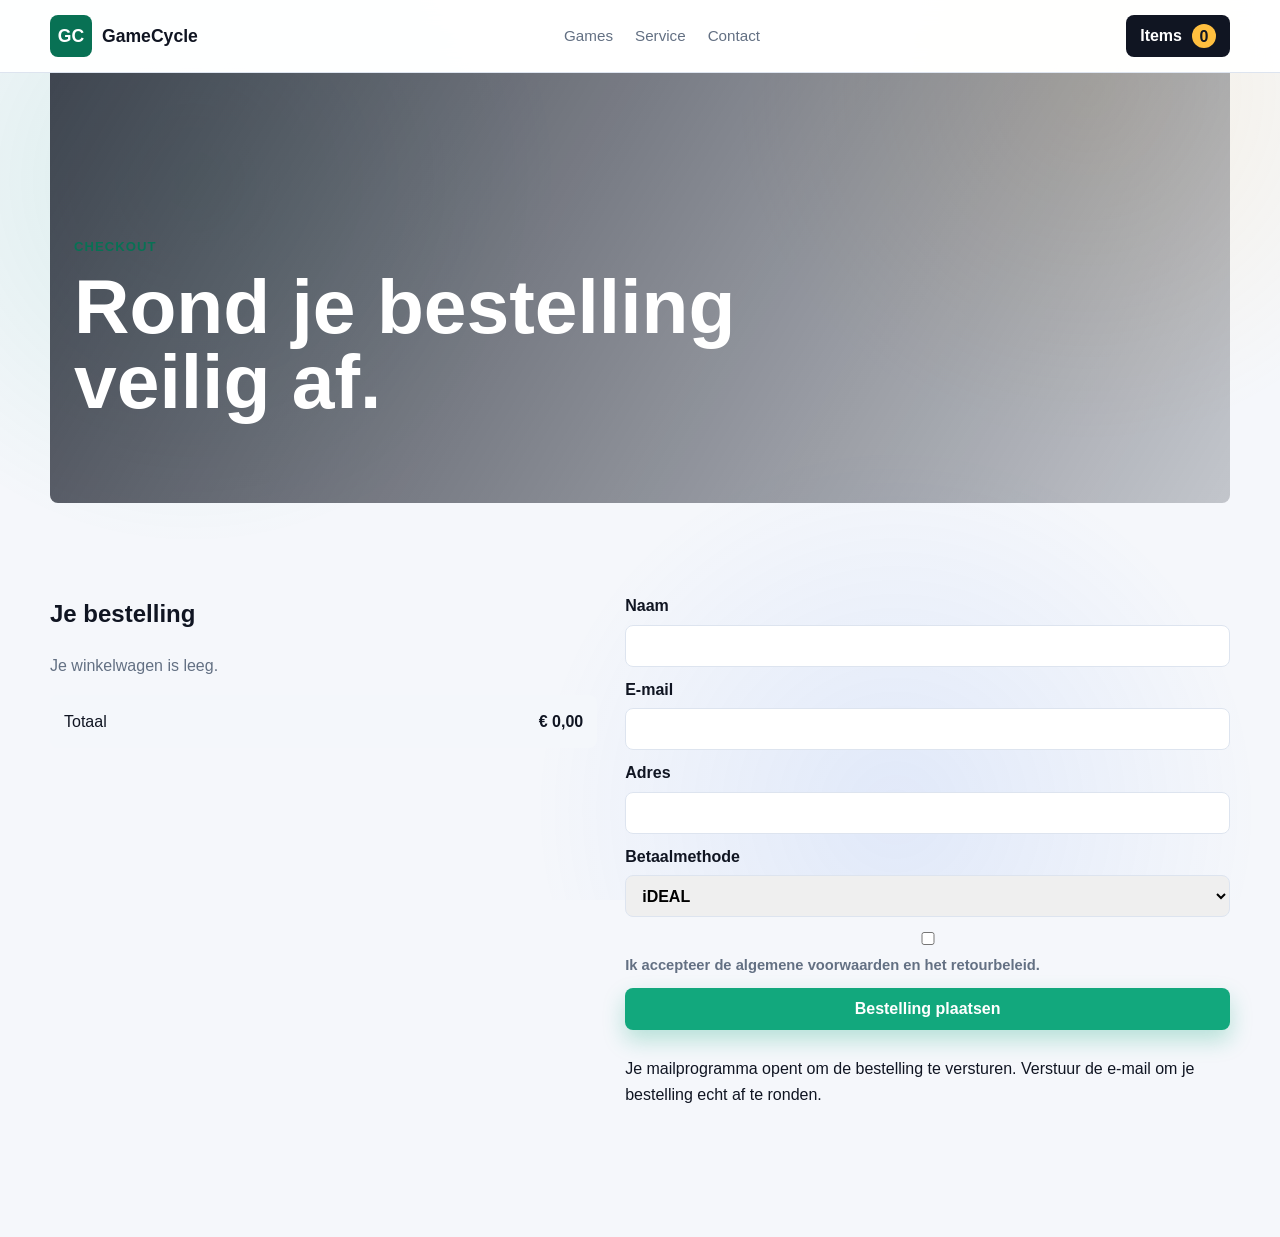
==== Checkout.html @ 437c5ceb "first_commit" ====
<!DOCTYPE html>
<html lang="nl">
<head>
    <meta charset="UTF-8">
    <meta name="viewport" content="width=device-width, initial-scale=1.0">
    <link rel="stylesheet" href="Test.css">
    <title>Afrekenen | GameCycle</title>
</head>
<body>
    <header class="site-header">
        <nav class="nav" aria-label="Hoofdnavigatie">
            <a class="brand" href="Home.html"><span class="brand-mark">GC</span><span>GameCycle</span></a>
            <div class="nav-links">
                <a href="Producten.html">Games</a>
                <a href="Service.html">Service</a>
                <a href="Contact.html">Contact</a>
            </div>
            <span class="cart-button">Items <span data-cart-count>0</span></span>
        </nav>
    </header>
    <main>
        <section class="page-hero checkout-hero">
            <p class="eyebrow">Checkout</p>
            <h1>Rond je bestelling veilig af.</h1>
        </section>
        <section class="section checkout-layout">
            <div>
                <h2>Je bestelling</h2>
                <div class="cart-items" data-cart-items></div>
                <div class="totals"><span>Totaal</span><strong data-cart-total>EUR 0,00</strong></div>
            </div>
            <form class="checkout" data-checkout-form>
                <label>Naam<input type="text" name="customerName" required></label>
                <label>E-mail<input type="email" name="customerEmail" required></label>
                <label>Adres<input type="text" name="customerAddress" required></label>
                <label>Betaalmethode<select name="paymentMethod" required><option>iDEAL</option><option>PayPal</option><option>Creditcard</option></select></label>
                <label class="terms"><input type="checkbox" name="acceptTerms" required> Ik accepteer de algemene voorwaarden en het retourbeleid.</label>
                <button class="button primary full" type="submit">Bestelling plaatsen</button>
                <p class="order-info">Je mailprogramma opent om de bestelling te versturen. Verstuur de e-mail om je bestelling echt af te ronden.</p>
                <p class="order-message" data-order-message role="status"></p>
            </form>
        </section>
    </main>
    <script src="shop.js"></script>
</body>
</html>
---- Test.css ----
:root {
    --bg: #f5f7fb;
    --surface: #ffffff;
    --ink: #101522;
    --muted: #637083;
    --line: #dde4ef;
    --primary: #12a87d;
    --primary-dark: #087154;
    --accent: #ffbf3f;
    --blue: #2f6fed;
    --red: #e65757;
    --green: #1f9f65;
    --shadow: 0 18px 50px rgba(22, 31, 49, 0.12);
}

* {
    box-sizing: border-box;
}

html {
    scroll-behavior: smooth;
}

body {
    margin: 0;
    font-family: Arial, Helvetica, sans-serif;
    color: var(--ink);
    background: var(--bg);
    line-height: 1.6;
}

body::before {
    content: "";
    position: fixed;
    inset: 0;
    z-index: -1;
    background:
        radial-gradient(circle at 15% 20%, rgba(18, 168, 125, 0.12), transparent 28%),
        radial-gradient(circle at 85% 10%, rgba(255, 191, 63, 0.12), transparent 26%),
        radial-gradient(circle at 70% 90%, rgba(47, 111, 237, 0.1), transparent 30%);
    animation: ambient-shift 12s ease-in-out infinite alternate;
}

a {
    color: inherit;
    text-decoration: none;
}

button,
input,
select {
    font: inherit;
}

button,
a.button,
.cart-button,
.price-row button,
.filter,
.checkout button,
.contact-form button,
.cart-item button {
    position: relative;
    isolation: isolate;
    overflow: hidden;
    transform: translateY(0) scale(1);
    transition:
        transform 0.2s ease,
        box-shadow 0.2s ease,
        background-color 0.2s ease,
        color 0.2s ease,
        border-color 0.2s ease;
}

button::before,
a.button::before,
.cart-button::before,
.price-row button::before,
.filter::before,
.checkout button::before,
.contact-form button::before,
.cart-item button::before {
    content: "";
    position: absolute;
    inset: -40% -80%;
    z-index: -1;
    background: linear-gradient(110deg, transparent 35%, rgba(255, 255, 255, 0.34), transparent 62%);
    transform: translateX(-120%) rotate(8deg);
    transition: transform 0.45s ease;
}

button:hover,
a.button:hover,
.cart-button:hover,
.price-row button:hover,
.filter:hover,
.checkout button:hover,
.contact-form button:hover,
.cart-item button:hover {
    transform: translateY(-3px) scale(1.02);
    box-shadow: 0 14px 26px rgba(16, 21, 34, 0.18);
}

button:hover::before,
a.button:hover::before,
.cart-button:hover::before,
.price-row button:hover::before,
.filter:hover::before,
.checkout button:hover::before,
.contact-form button:hover::before,
.cart-item button:hover::before {
    transform: translateX(120%) rotate(8deg);
}

button:active,
a.button:active,
.cart-button:active,
.price-row button:active,
.filter:active,
.checkout button:active,
.contact-form button:active,
.cart-item button:active {
    transform: translateY(1px) scale(0.98);
    box-shadow: 0 6px 14px rgba(16, 21, 34, 0.15);
}

button:focus-visible,
a.button:focus-visible,
.cart-button:focus-visible,
.price-row button:focus-visible,
.filter:focus-visible,
.checkout button:focus-visible,
.contact-form button:focus-visible,
.cart-item button:focus-visible {
    outline: 3px solid rgba(255, 191, 63, 0.8);
    outline-offset: 3px;
}

.site-header {
    position: sticky;
    top: 0;
    z-index: 10;
    background: rgba(255, 255, 255, 0.94);
    border-bottom: 1px solid var(--line);
    backdrop-filter: blur(14px);
}

.nav {
    width: min(1180px, calc(100% - 32px));
    min-height: 72px;
    margin: 0 auto;
    display: flex;
    align-items: center;
    justify-content: space-between;
    gap: 24px;
}

.brand {
    display: inline-flex;
    align-items: center;
    gap: 10px;
    font-weight: 800;
    font-size: 1.1rem;
}

.brand-mark {
    display: grid;
    place-items: center;
    width: 42px;
    height: 42px;
    border-radius: 8px;
    color: #fff;
    background: var(--primary-dark);
}

.nav-links {
    display: flex;
    align-items: center;
    gap: 22px;
    color: var(--muted);
    font-size: 0.95rem;
}

.cart-button,
.button,
.price-row button,
.filter,
.checkout button {
    min-height: 42px;
    border: 0;
    border-radius: 8px;
    cursor: pointer;
    font-weight: 700;
}

.cart-button {
    display: inline-flex;
    align-items: center;
    gap: 10px;
    padding: 0 14px;
    color: #fff;
    background: var(--ink);
}

.cart-button span {
    display: grid;
    place-items: center;
    min-width: 24px;
    height: 24px;
    border-radius: 999px;
    background: var(--accent);
    color: var(--ink);
}

.hero {
    width: min(1180px, calc(100% - 32px));
    min-height: calc(100vh - 72px);
    margin: 0 auto;
    display: grid;
    grid-template-columns: 1.08fr 0.92fr;
    align-items: center;
    gap: 48px;
    padding: 56px 0;
}

.hero-content h1 {
    margin: 0;
    max-width: 720px;
    font-size: clamp(2.5rem, 7vw, 5.6rem);
    line-height: 0.95;
    animation: rise-in 0.7s ease both;
}

.hero-content p {
    max-width: 620px;
    color: var(--muted);
    font-size: 1.14rem;
}

.eyebrow {
    margin: 0 0 12px;
    color: var(--primary-dark);
    font-size: 0.82rem;
    font-weight: 800;
    letter-spacing: 0.08em;
    text-transform: uppercase;
}

.hero-actions {
    display: flex;
    flex-wrap: wrap;
    gap: 12px;
    margin-top: 28px;
}

.button {
    display: inline-flex;
    align-items: center;
    justify-content: center;
    padding: 0 18px;
}

.primary {
    color: #fff;
    background: var(--primary);
    box-shadow: 0 10px 22px rgba(18, 168, 125, 0.28);
}

.secondary {
    color: var(--ink);
    background: #e7edf6;
}

.hero-actions .primary,
.full.primary {
    animation: cta-breathe 2.8s ease-in-out infinite;
}

.hero-panel {
    min-height: 520px;
    display: grid;
    place-items: center;
    position: relative;
    border-radius: 8px;
    background: linear-gradient(145deg, #172033, #243551);
    overflow: hidden;
    box-shadow: var(--shadow);
    transform: perspective(900px) rotateX(var(--tilt-x, 0deg)) rotateY(var(--tilt-y, 0deg));
    animation: float-panel 5s ease-in-out infinite;
    transition: transform 0.18s ease;
}

.hero-panel::before {
    content: "";
    position: absolute;
    inset: 0;
    background-image: linear-gradient(rgba(255, 255, 255, 0.08) 1px, transparent 1px), linear-gradient(90deg, rgba(255, 255, 255, 0.08) 1px, transparent 1px);
    background-size: 42px 42px;
}

.game-stack {
    position: relative;
    z-index: 1;
    display: grid;
    gap: 14px;
    transform: rotate(-7deg);
}

.game-case {
    width: 270px;
    min-height: 82px;
    padding: 18px;
    display: flex;
    align-items: end;
    color: #fff;
    font-size: 1.25rem;
    font-weight: 800;
    border: 3px solid rgba(255, 255, 255, 0.28);
    border-radius: 8px;
    box-shadow: 0 16px 36px rgba(0, 0, 0, 0.25);
    transition: transform 0.2s ease;
}

.game-case:hover {
    transform: translateX(10px) rotate(2deg);
}

.red { background: var(--red); }
.green { background: var(--green); }
.blue { background: var(--blue); }

.deal-card {
    position: absolute;
    right: 24px;
    bottom: 24px;
    z-index: 2;
    width: min(270px, calc(100% - 48px));
    padding: 18px;
    border-radius: 8px;
    background: #fff;
    box-shadow: var(--shadow);
    animation: pulse-card 2.8s ease-in-out infinite;
}

.photo-band {
    width: min(1180px, calc(100% - 32px));
    margin: 0 auto 28px;
    display: grid;
    grid-template-columns: 1.2fr 0.9fr 0.9fr;
    gap: 14px;
}

.photo-band img,
.product-photo,
.story-photo {
    display: block;
    width: 100%;
    object-fit: cover;
    border-radius: 8px;
    box-shadow: var(--shadow);
}

.photo-band img {
    height: 260px;
    transition: transform 0.25s ease, filter 0.25s ease;
}

.photo-band img:first-child {
    height: 340px;
    grid-row: span 2;
}

.photo-band img:hover,
.product-card:hover .product-photo {
    transform: scale(1.03);
    filter: saturate(1.12);
}

.deal-card span,
.deal-card small {
    display: block;
    color: var(--muted);
}

.deal-card strong {
    display: block;
    margin: 6px 0;
    font-size: 1.3rem;
}

.trust-strip {
    width: min(1180px, calc(100% - 32px));
    margin: 0 auto 28px;
    display: grid;
    grid-template-columns: repeat(4, 1fr);
    gap: 1px;
    overflow: hidden;
    border: 1px solid var(--line);
    border-radius: 8px;
    background: var(--line);
}

.trust-strip div {
    padding: 20px;
    background: var(--surface);
}

.trust-strip strong,
.trust-strip span {
    display: block;
}

.trust-strip span {
    color: var(--muted);
    font-size: 0.92rem;
}

.section {
    width: min(1180px, calc(100% - 32px));
    margin: 0 auto;
    padding: 72px 0;
}

.section-heading {
    max-width: 720px;
    margin-bottom: 28px;
}

.section-heading h2,
.split h2 {
    margin: 0;
    font-size: clamp(2rem, 4vw, 3.4rem);
    line-height: 1.05;
}

.section-heading p,
.split p {
    color: var(--muted);
}

.filters {
    display: flex;
    flex-wrap: wrap;
    gap: 10px;
    margin-bottom: 22px;
}

.filter {
    padding: 0 16px;
    color: var(--ink);
    background: #e8eef7;
}

.filter.active {
    color: #fff;
    background: var(--ink);
    box-shadow: 0 10px 22px rgba(16, 21, 34, 0.18);
}

.product-grid {
    display: grid;
    grid-template-columns: repeat(3, minmax(0, 1fr));
    gap: 26px;
}

.product-card {
    overflow: hidden;
    border: 1px solid var(--line);
    border-radius: 8px;
    background: var(--surface);
    box-shadow: 0 10px 28px rgba(22, 31, 49, 0.07);
    transition: transform 0.25s ease, box-shadow 0.25s ease;
    animation: rise-in 0.55s ease both;
}

.product-card:hover {
    transform: translateY(-8px);
    box-shadow: 0 18px 44px rgba(22, 31, 49, 0.16);
}

.product-photo-wrap {
    height: 360px;
    position: relative;
    overflow: hidden;
    display: grid;
    place-items: center;
    background:
        linear-gradient(135deg, rgba(255, 255, 255, 0.08), transparent),
        #172033;
}

.product-photo {
    width: 100%;
    height: 100%;
    padding: 18px;
    object-fit: contain;
    border-radius: 0;
    box-shadow: none;
    transition: transform 0.3s ease, filter 0.3s ease;
}

[data-product-grid] .product-photo-wrap {
    height: 430px;
}

[data-product-grid] .product-photo {
    padding: 20px;
}

.product-photo-wrap .shine {
    position: absolute;
    inset: -30%;
    background: linear-gradient(110deg, transparent 35%, rgba(255, 255, 255, 0.38), transparent 62%);
    transform: translateX(-80%) rotate(10deg);
    transition: transform 0.55s ease;
}

.product-card:hover .shine {
    transform: translateX(80%) rotate(10deg);
}

.motion-ready .product-card,
.motion-ready .legal-grid article,
.motion-ready .review-grid article,
.motion-ready .check-list li,
.motion-ready .journey div {
    opacity: 0;
    transform: translateY(28px);
}

.motion-ready .product-card.is-visible,
.motion-ready .legal-grid article.is-visible,
.motion-ready .review-grid article.is-visible,
.motion-ready .check-list li.is-visible,
.motion-ready .journey div.is-visible {
    opacity: 1;
    transform: translateY(0);
    transition: opacity 0.55s ease, transform 0.55s ease, box-shadow 0.25s ease;
}

.cover {
    min-height: 190px;
    padding: 18px;
    display: flex;
    flex-direction: column;
    justify-content: space-between;
    color: #fff;
    background: var(--blue);
}

.cover.playstation { background: #2454d6; }
.cover.xbox { background: #16834f; }
.cover.nintendo { background: #d63b3b; }
.cover.pc { background: #33394a; }

.cover span {
    width: fit-content;
    padding: 5px 9px;
    border-radius: 999px;
    background: rgba(255, 255, 255, 0.2);
    font-size: 0.8rem;
    font-weight: 800;
}

.cover strong {
    font-size: 1.75rem;
    line-height: 1;
}

.product-info {
    padding: 18px;
}

.product-title {
    display: flex;
    align-items: start;
    justify-content: space-between;
    gap: 12px;
}

.product-title h3 {
    margin: 0;
    line-height: 1.2;
}

.product-title span {
    flex: 0 0 auto;
    padding: 4px 8px;
    border-radius: 999px;
    background: #f1f4f9;
    color: var(--muted);
    font-size: 0.8rem;
    font-weight: 800;
}

.product-info p {
    color: var(--muted);
    min-height: 98px;
}

dl {
    margin: 0;
    display: grid;
    gap: 8px;
}

dl div {
    display: flex;
    justify-content: space-between;
    gap: 12px;
    border-bottom: 1px solid var(--line);
    padding-bottom: 8px;
}

dt {
    color: var(--muted);
}

dd {
    margin: 0;
    text-align: right;
    font-weight: 700;
}

.price-row {
    display: flex;
    align-items: center;
    justify-content: space-between;
    gap: 14px;
    margin-top: 18px;
}

.price-row strong,
.price-row span {
    display: block;
}

.price-row strong {
    font-size: 1.45rem;
}

.price-row span {
    color: var(--muted);
    text-decoration: line-through;
}

.price-row button {
    padding: 0 14px;
    color: #fff;
    background: var(--primary-dark);
    box-shadow: 0 10px 22px rgba(8, 113, 84, 0.22);
}

.split {
    display: grid;
    grid-template-columns: 1fr 0.82fr;
    gap: 32px;
    align-items: start;
}

.check-list {
    padding: 0;
    list-style: none;
    display: grid;
    gap: 10px;
}

.check-list li {
    padding: 12px 14px;
    border-left: 4px solid var(--primary);
    background: var(--surface);
    border-radius: 8px;
}

.journey {
    padding: 24px;
    border-radius: 8px;
    background: var(--ink);
    color: #fff;
}

.journey h3 {
    margin-top: 0;
}

.journey div {
    display: grid;
    gap: 4px;
    padding: 14px 0;
    border-top: 1px solid rgba(255, 255, 255, 0.16);
}

.journey span {
    color: #c4ccdc;
}

.review-grid,
.legal-grid {
    display: grid;
    grid-template-columns: repeat(3, 1fr);
    gap: 18px;
}

.review-grid article,
.legal-grid article {
    padding: 22px;
    border: 1px solid var(--line);
    border-radius: 8px;
    background: var(--surface);
}

.review-grid p,
.legal-grid p {
    color: var(--muted);
}

.legal-grid {
    grid-template-columns: repeat(4, 1fr);
}

.cart-drawer {
    position: fixed;
    top: 0;
    right: 0;
    z-index: 20;
    width: min(440px, 100%);
    height: 100vh;
    padding: 22px;
    overflow-y: auto;
    background: var(--surface);
    box-shadow: -20px 0 55px rgba(16, 21, 34, 0.22);
    transform: translateX(105%);
    transition: transform 0.25s ease;
}

.cart-drawer.open {
    transform: translateX(0);
}

.cart-header {
    display: flex;
    justify-content: space-between;
    align-items: center;
    border-bottom: 1px solid var(--line);
}

.cart-header button {
    width: 40px;
    height: 40px;
    border: 0;
    border-radius: 8px;
    background: #eef2f8;
    cursor: pointer;
}

.cart-item {
    display: flex;
    justify-content: space-between;
    align-items: center;
    gap: 14px;
    padding: 16px 0;
    border-bottom: 1px solid var(--line);
}

.cart-item span,
.empty-cart,
.discount-message,
.order-message {
    color: var(--muted);
}

.quantity {
    display: flex;
    align-items: center;
    gap: 8px;
}

.quantity button {
    width: 32px;
    height: 32px;
    border: 0;
    border-radius: 8px;
    background: #eef2f8;
    cursor: pointer;
}

.checkout {
    display: grid;
    gap: 10px;
    margin-top: 18px;
}

.checkout input,
.checkout select {
    width: 100%;
    min-height: 42px;
    padding: 0 12px;
    border: 1px solid var(--line);
    border-radius: 8px;
}

.discount-row {
    display: grid;
    grid-template-columns: 1fr auto;
    gap: 8px;
}

.discount-row button {
    padding: 0 12px;
}

.totals {
    display: grid;
    grid-template-columns: 1fr auto;
    gap: 8px;
    margin: 10px 0;
    padding: 14px;
    border-radius: 8px;
    background: #f4f7fb;
}

.terms {
    display: flex;
    gap: 10px;
    align-items: start;
    color: var(--muted);
    font-size: 0.92rem;
}

.terms input {
    width: auto;
    min-height: auto;
    margin-top: 5px;
}

.full {
    width: 100%;
}

.footer {
    width: min(1180px, calc(100% - 32px));
    margin: 0 auto;
    padding: 28px 0 42px;
    color: var(--muted);
    border-top: 1px solid var(--line);
}

.page-hero {
    width: min(1180px, calc(100% - 32px));
    min-height: 430px;
    margin: 0 auto;
    padding: 72px 0;
    display: flex;
    flex-direction: column;
    justify-content: end;
    color: #fff;
    position: relative;
    overflow: hidden;
    border-radius: 0 0 8px 8px;
    background: linear-gradient(120deg, rgba(16, 21, 34, 0.72), rgba(16, 21, 34, 0.26)), url("https://images.unsplash.com/photo-1511512578047-dfb367046420?auto=format&fit=crop&w=1600&q=80") center/cover;
    transform: perspective(1000px) rotateX(var(--tilt-x, 0deg)) rotateY(var(--tilt-y, 0deg));
    transition: transform 0.18s ease;
}

.page-hero > * {
    width: min(720px, calc(100% - 48px));
    margin-left: 24px;
    position: relative;
    z-index: 1;
}

.page-hero h1 {
    margin-top: 0;
    margin-bottom: 12px;
    font-size: clamp(2.3rem, 6vw, 5rem);
    line-height: 0.98;
    animation: rise-in 0.7s ease both;
}

.page-hero p:not(.eyebrow) {
    color: #e8edf7;
    font-size: 1.12rem;
}

.products-hero {
    background-image: linear-gradient(120deg, rgba(16, 21, 34, 0.78), rgba(16, 21, 34, 0.22)), url("https://images.unsplash.com/photo-1542751371-adc38448a05e?auto=format&fit=crop&w=1600&q=80");
}

.story-hero {
    background-image: linear-gradient(120deg, rgba(16, 21, 34, 0.78), rgba(16, 21, 34, 0.22)), url("https://images.unsplash.com/photo-1556438064-2d7646166914?auto=format&fit=crop&w=1600&q=80");
}

.service-hero {
    background-image: linear-gradient(120deg, rgba(16, 21, 34, 0.78), rgba(16, 21, 34, 0.22)), url("https://images.unsplash.com/photo-1493711662062-fa541adb3fc8?auto=format&fit=crop&w=1600&q=80");
}

.contact-hero,
.checkout-hero {
    background-image: linear-gradient(120deg, rgba(16, 21, 34, 0.78), rgba(16, 21, 34, 0.22)), url("https://images.unsplash.com/photo-1550745165-9bc0b252726f?auto=format&fit=crop&w=1600&q=80");
}

.story-photo {
    min-height: 420px;
}

.contact-layout,
.checkout-layout {
    display: grid;
    grid-template-columns: 0.95fr 1.05fr;
    gap: 28px;
    align-items: start;
}

.contact-form {
    display: grid;
    gap: 14px;
    padding: 24px;
    border: 1px solid var(--line);
    border-radius: 8px;
    background: var(--surface);
    box-shadow: var(--shadow);
}

.contact-form label,
.checkout label {
    display: grid;
    gap: 6px;
    font-weight: 700;
}

.contact-form input,
.contact-form select,
.contact-form textarea {
    width: 100%;
    padding: 11px 12px;
    border: 1px solid var(--line);
    border-radius: 8px;
    resize: vertical;
}

.contact-cards {
    grid-template-columns: 1fr;
}

.cart-item button {
    min-height: 34px;
    padding: 0 10px;
    border: 0;
    border-radius: 8px;
    color: #fff;
    background: var(--red);
    cursor: pointer;
}

.cart-pop {
    animation: cart-pop 0.45s ease;
}

.toast {
    position: fixed;
    right: 22px;
    bottom: 22px;
    z-index: 40;
    padding: 13px 16px;
    border-radius: 8px;
    color: #fff;
    background: var(--primary-dark);
    box-shadow: var(--shadow);
    opacity: 0;
    transform: translateY(20px) scale(0.96);
    pointer-events: none;
}

.toast.show {
    animation: toast-in 2.2s ease both;
}

.spark-layer {
    position: fixed;
    inset: 0;
    z-index: -1;
    overflow: hidden;
    pointer-events: none;
}

.spark-layer span {
    position: absolute;
    left: var(--x);
    bottom: -30px;
    width: var(--size);
    height: var(--size);
    border-radius: 3px;
    background: rgba(18, 168, 125, 0.22);
    animation: spark-rise 9s linear infinite;
    animation-delay: var(--delay);
}

@keyframes rise-in {
    from {
        opacity: 0;
        transform: translateY(24px);
    }
    to {
        opacity: 1;
        transform: translateY(0);
    }
}

@keyframes float-panel {
    0%, 100% {
        transform: translateY(0);
    }
    50% {
        transform: translateY(-10px);
    }
}

@keyframes pulse-card {
    0%, 100% {
        transform: scale(1);
    }
    50% {
        transform: scale(1.03);
    }
}

@keyframes ambient-shift {
    from {
        transform: translate3d(0, 0, 0);
    }
    to {
        transform: translate3d(0, -18px, 0);
    }
}

@keyframes cart-pop {
    0%, 100% {
        transform: scale(1);
    }
    35% {
        transform: scale(1.12) rotate(-2deg);
    }
    65% {
        transform: scale(0.96) rotate(2deg);
    }
}

@keyframes cta-breathe {
    0%, 100% {
        box-shadow: 0 10px 22px rgba(18, 168, 125, 0.28);
    }
    50% {
        box-shadow: 0 14px 34px rgba(18, 168, 125, 0.42);
    }
}

@keyframes toast-in {
    0% {
        opacity: 0;
        transform: translateY(20px) scale(0.96);
    }
    14%, 84% {
        opacity: 1;
        transform: translateY(0) scale(1);
    }
    100% {
        opacity: 0;
        transform: translateY(20px) scale(0.96);
    }
}

@keyframes spark-rise {
    from {
        transform: translateY(0) rotate(0deg);
        opacity: 0;
    }
    12%, 80% {
        opacity: 1;
    }
    to {
        transform: translateY(-115vh) rotate(270deg);
        opacity: 0;
    }
}

@media (max-width: 950px) {
    .nav {
        flex-wrap: wrap;
        padding: 12px 0;
    }

    .nav-links {
        order: 3;
        width: 100%;
        justify-content: space-between;
        gap: 10px;
        overflow-x: auto;
    }

    .hero,
    .split,
    .contact-layout,
    .checkout-layout {
        grid-template-columns: 1fr;
    }

    .hero {
        min-height: auto;
    }

    .trust-strip,
    .product-grid,
    .review-grid,
    .legal-grid,
    .photo-band {
        grid-template-columns: repeat(2, 1fr);
    }

    [data-product-grid] .product-photo-wrap,
    .product-photo-wrap {
        height: 340px;
    }

    .photo-band img:first-child {
        grid-row: auto;
        height: 260px;
    }
}

@media (max-width: 620px) {
    .nav {
        width: min(100% - 20px, 1180px);
    }

    .cart-button {
        padding: 0 10px;
    }

    .hero,
    .section,
    .trust-strip {
        width: min(100% - 20px, 1180px);
    }

    .hero-panel {
        min-height: 420px;
    }

    .game-case {
        width: 220px;
    }

    .trust-strip,
    .product-grid,
    .review-grid,
    .legal-grid,
    .photo-band {
        grid-template-columns: 1fr;
    }

    [data-product-grid] .product-photo-wrap,
    .product-photo-wrap {
        height: 330px;
    }

    .price-row {
        align-items: stretch;
        flex-direction: column;
    }

    .price-row button {
        width: 100%;
    }
}
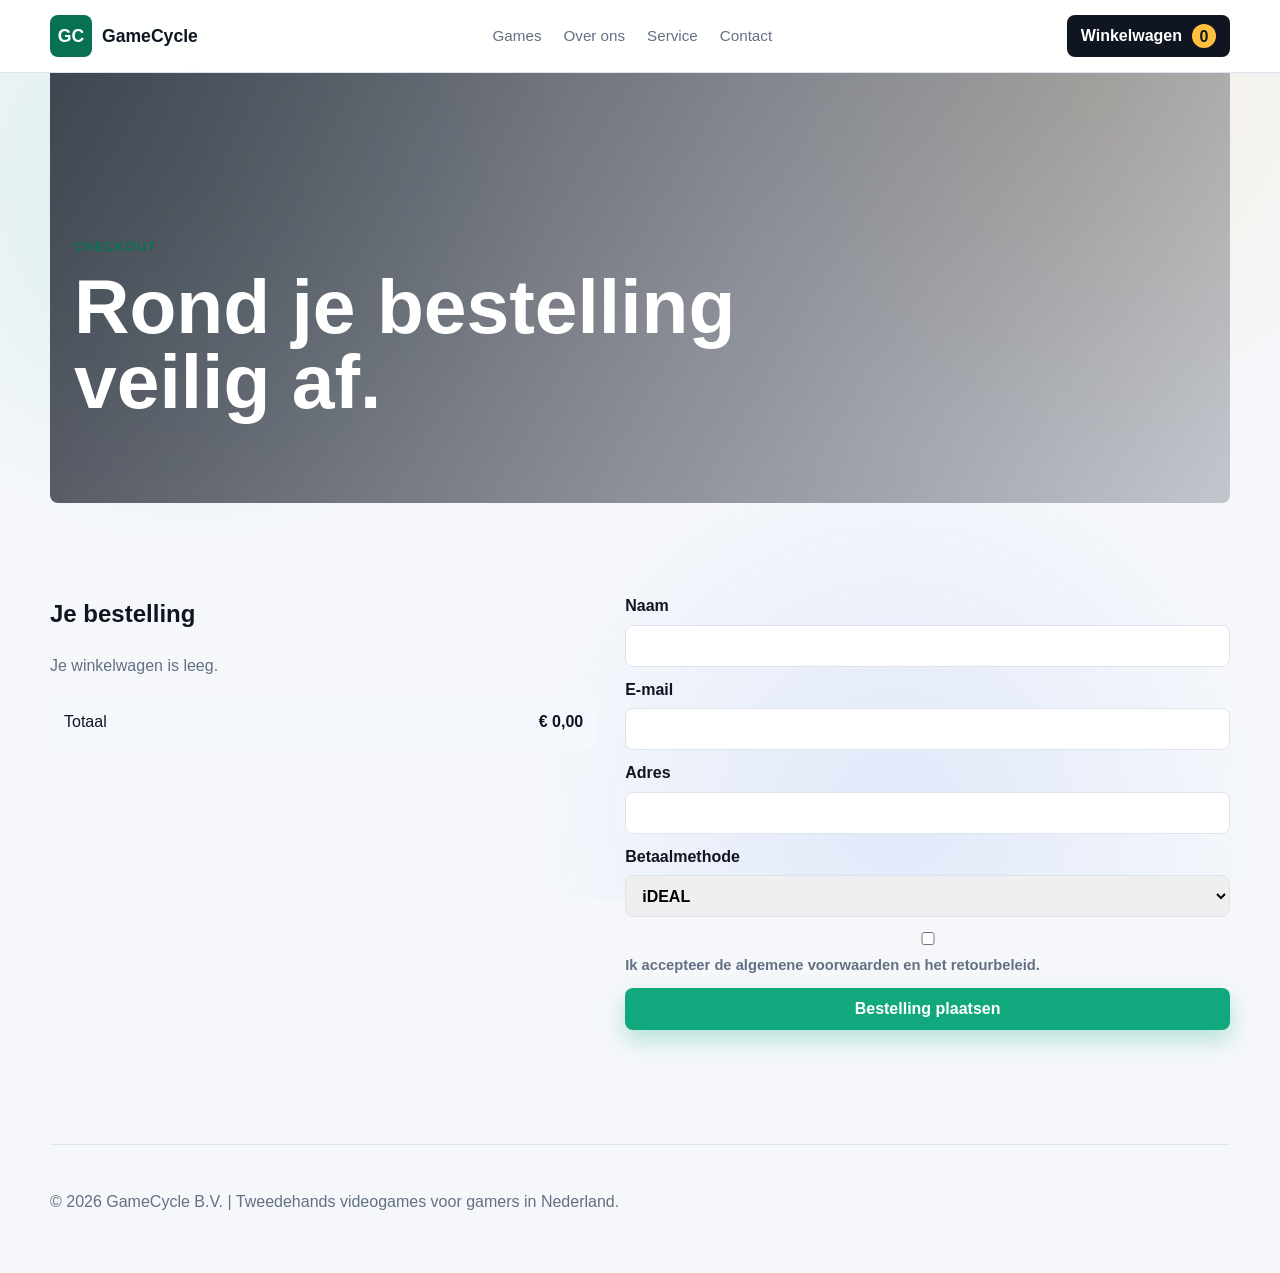
==== commit 9ead67a8: "refactor: extract duplicated code into shared utilities - Create components.js for shared header/nav" ====
--- a/Checkout.html
+++ b/Checkout.html
@@ -7,17 +7,8 @@
     <title>Afrekenen | GameCycle</title>
 </head>
 <body>
-    <header class="site-header">
-        <nav class="nav" aria-label="Hoofdnavigatie">
-            <a class="brand" href="Home.html"><span class="brand-mark">GC</span><span>GameCycle</span></a>
-            <div class="nav-links">
-                <a href="Producten.html">Games</a>
-                <a href="Service.html">Service</a>
-                <a href="Contact.html">Contact</a>
-            </div>
-            <span class="cart-button">Items <span data-cart-count>0</span></span>
-        </nav>
-    </header>
+    <header class="site-header"></header>
+
     <main>
         <section class="page-hero checkout-hero">
             <p class="eyebrow">Checkout</p>
@@ -36,11 +27,12 @@
                 <label>Betaalmethode<select name="paymentMethod" required><option>iDEAL</option><option>PayPal</option><option>Creditcard</option></select></label>
                 <label class="terms"><input type="checkbox" name="acceptTerms" required> Ik accepteer de algemene voorwaarden en het retourbeleid.</label>
                 <button class="button primary full" type="submit">Bestelling plaatsen</button>
-                <p class="order-info">Je mailprogramma opent om de bestelling te versturen. Verstuur de e-mail om je bestelling echt af te ronden.</p>
                 <p class="order-message" data-order-message role="status"></p>
             </form>
         </section>
     </main>
+
+    <script src="components.js"></script>
     <script src="shop.js"></script>
 </body>
 </html>
--- a/Test.css
+++ b/Test.css
@@ -140,6 +140,7 @@
     position: sticky;
     top: 0;
     z-index: 10;
+    min-height: 72px;
     background: rgba(255, 255, 255, 0.94);
     border-bottom: 1px solid var(--line);
     backdrop-filter: blur(14px);
